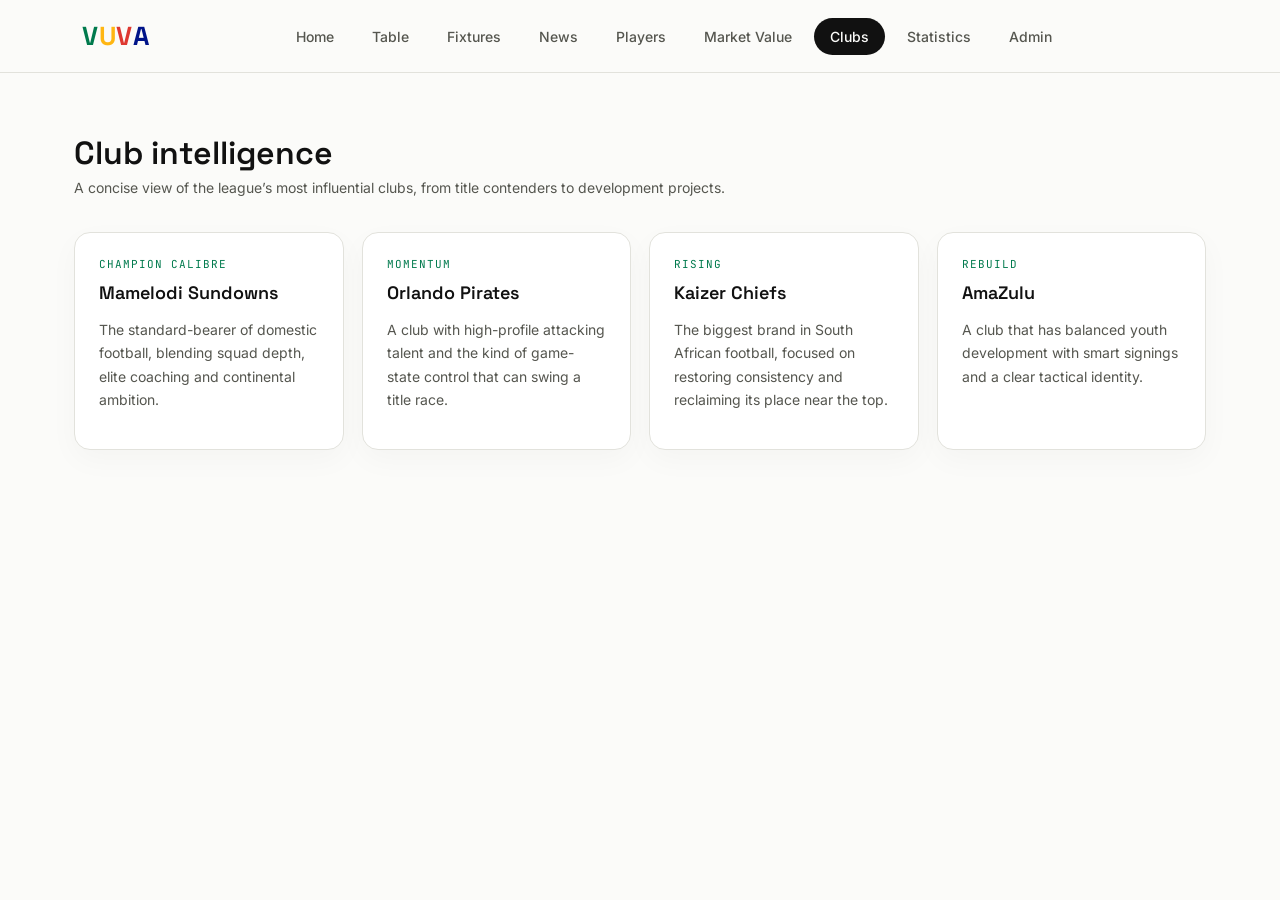
==== frontend/clubs.html @ a7255660 "major update" ====
<!DOCTYPE html>
<html lang="en">
<head>
  <meta charset="UTF-8" />
  <meta name="viewport" content="width=device-width, initial-scale=1.0" />
  <title>VUVA Clubs</title>
  <link rel="preconnect" href="https://fonts.googleapis.com">
  <link rel="preconnect" href="https://fonts.gstatic.com" crossorigin>
  <link href="https://fonts.googleapis.com/css2?family=Space+Grotesk:wght@400;500;600;700&family=Inter:wght@400;500;600&family=JetBrains+Mono:wght@400;500;600&display=swap" rel="stylesheet">
  <link rel="stylesheet" href="style.css" />
</head>
<body>
  <header class="top">
    <div class="wrap navbar">
      <div class="logo"><span class="l-v1">V</span><span class="l-u">U</span><span class="l-v2">V</span><span class="l-a">A</span></div>
      <nav class="links">
        <a href="vuva.html">Home</a>
        <a href="table.html">Table</a>
        <a href="fixtures.html">Fixtures</a>
        <a href="news.html">News</a>
        <a href="players.html">Players</a>
        <a href="market.html">Market Value</a>
        <a href="clubs.html" class="active">Clubs</a>
        <a href="statistics.html">Statistics</a>
        <a href="admin.html">Admin</a>
      </nav>
    </div>
  </header>
  <main class="wrap" style="padding: 60px 24px 80px;">
    <h2 class="section-title">Club intelligence</h2>
    <p class="section-sub">A concise view of the league’s most influential clubs, from title contenders to development projects.</p>
    <div class="card-grid">
      <article class="detail-card">
        <div class="news-tag">Champion calibre</div>
        <div class="news-head">Mamelodi Sundowns</div>
        <p class="news-body">The standard-bearer of domestic football, blending squad depth, elite coaching and continental ambition.</p>
      </article>
      <article class="detail-card">
        <div class="news-tag">Momentum</div>
        <div class="news-head">Orlando Pirates</div>
        <p class="news-body">A club with high-profile attacking talent and the kind of game-state control that can swing a title race.</p>
      </article>
      <article class="detail-card">
        <div class="news-tag">Rising</div>
        <div class="news-head">Kaizer Chiefs</div>
        <p class="news-body">The biggest brand in South African football, focused on restoring consistency and reclaiming its place near the top.</p>
      </article>
      <article class="detail-card">
        <div class="news-tag">Rebuild</div>
        <div class="news-head">AmaZulu</div>
        <p class="news-body">A club that has balanced youth development with smart signings and a clear tactical identity.</p>
      </article>
    </div>
  </main>
</body>
</html>
---- frontend/style.css ----
:root{
    --paper:#fbfbf9;
    --paper-2:#f3f4f0;
    --ink:#111111;
    --ink-soft:#55564f;
    --line:#e2e2dc;
    --pitch:#f3f7f1;
    --green:#007A4D;
    --gold:#FFB612;
    --red:#DE3831;
    --blue:#001489;
    --mono:'JetBrains Mono', monospace;
    --sans:'Inter', sans-serif;
    --display:'Space Grotesk', sans-serif;
  }
  *{box-sizing:border-box;}
  html{scroll-behavior:smooth;}
  body{
    margin:0; background:var(--paper); color:var(--ink);
    font-family:var(--sans); -webkit-font-smoothing:antialiased;
  }
  a{color:inherit;}
  .wrap{max-width:1180px; margin:0 auto; padding:0 32px;}

  /* NAV */
  header.top{
    position:sticky; top:0; z-index:50; background:rgba(251,251,249,0.9);
    backdrop-filter:blur(10px); border-bottom:1px solid var(--line);
  }
  .navbar{display:flex; align-items:center; justify-content:space-between; height:72px;}
  .navbar .links{margin:0 auto;}
  .logo{font-family:var(--display); font-weight:700; font-size:26px; letter-spacing:0.5px; display:flex;}
  .logo span{display:inline-block;}
  .l-v1{color:var(--green);} .l-u{color:var(--gold);} .l-v2{color:var(--red);} .l-a{color:var(--blue);}
 nav.links{
    display:flex;
    gap:6px;
}

nav.links a{
    text-decoration:none;
    font-family:var(--sans);
    font-size:14px;
    font-weight:500;
    color:var(--ink-soft);
    padding:10px 16px;
    border-radius:20px;
    transition:background .15s, color .15s;
}

nav.links a:hover{
    background:var(--paper-2);
    color:var(--ink);
}

nav.links a.active{
    background:var(--ink);
    color:var(--paper);
}
  section.page{display:none; padding:64px 0 96px;}
  section.page.active{display:block;}

  /* HERO */
  .hero{position:relative; padding:0 0 40px; overflow:hidden;}
  .pitch-bg{position:absolute; inset:0; z-index:0; opacity:0.9;}
  .hero-inner{position:relative; z-index:1; text-align:center; padding:96px 32px 64px;}
  .eyebrow{font-family:var(--mono); font-size:12px; letter-spacing:3px; text-transform:uppercase; color:var(--ink-soft); margin-bottom:24px;}
  .wordmark{font-family:var(--display); font-weight:700; font-size:clamp(64px,14vw,148px); line-height:0.9; letter-spacing:-2px; margin:0;}
  .tagline{font-family:var(--mono); font-size:14px; letter-spacing:4px; text-transform:uppercase; color:var(--ink-soft); margin-top:20px;}
  .hero-sub{max-width:520px; margin:28px auto 0; font-size:16px; line-height:1.7; color:var(--ink-soft);}

  .ticker{
    display:flex; border-top:1px solid var(--line); border-bottom:1px solid var(--line);
    margin-top:56px; position:relative; z-index:1;
  }
  .ticker .t-item{flex:1; text-align:center; padding:22px 12px; border-right:1px solid var(--line);}
  .ticker .t-item:last-child{border-right:none;}
  .t-label{font-family:var(--mono); font-size:11px; letter-spacing:1.5px; text-transform:uppercase; color:var(--ink-soft);}
  .t-value{font-family:var(--display); font-size:20px; font-weight:600; margin-top:6px;}

  .quicknav{display:grid; grid-template-columns:repeat(4,1fr); gap:1px; background:var(--line); margin-top:1px; border:1px solid var(--line);}
  .qn-card{background:var(--paper); padding:28px 24px; cursor:pointer; transition:background .15s;}
  .qn-card:hover{background:var(--paper-2);}
  .qn-num{font-family:var(--mono); font-size:12px; color:var(--ink-soft);}
  .qn-title{font-family:var(--display); font-size:19px; font-weight:600; margin:10px 0 6px;}
  .qn-desc{font-size:13px; color:var(--ink-soft); line-height:1.5;}

  h2.section-title{font-family:var(--display); font-size:32px; font-weight:600; margin:0 0 6px;}
  p.section-sub{color:var(--ink-soft); font-size:14px; margin:0 0 36px;}

  /* TABLE PAGE */
  table.psl{width:100%; border-collapse:collapse; font-size:14px;}
  table.psl th{
    text-align:left; font-family:var(--mono); font-size:11px; letter-spacing:1px; text-transform:uppercase;
    color:var(--ink-soft); font-weight:500; padding:10px 12px; border-bottom:1px solid var(--ink);
  }
  table.psl td{padding:14px 12px; border-bottom:1px solid var(--line);}
  table.psl tr.zone-title td{border-left:3px solid var(--gold);}
  table.psl tr.zone-cont td{border-left:3px solid var(--green);}
  table.psl tr.zone-rel td{border-left:3px solid var(--red);}
  table.psl tr:not(.zone-title):not(.zone-cont):not(.zone-rel) td{border-left:3px solid transparent;}
  table.psl td.num{font-family:var(--mono); text-align:center; color:var(--ink-soft);}
  table.psl td.pts{font-family:var(--mono); font-weight:600; color:var(--ink); text-align:center;}
  table.psl td.pos{font-family:var(--mono); color:var(--ink-soft); width:32px;}
  table.psl td.team{font-weight:600;}
  .legend{display:flex; gap:24px; margin-top:20px; font-size:12px; color:var(--ink-soft);}
  .legend span{display:flex; align-items:center; gap:6px;}
  .dot{width:9px; height:9px; border-radius:50%;}

  /* NEWS */
  .news-grid{display:grid; grid-template-columns:1fr 1fr; gap:1px; background:var(--line); border:1px solid var(--line);}
  .news-card{background:var(--paper); padding:28px;}
  .news-tag{font-family:var(--mono); font-size:11px; letter-spacing:1px; text-transform:uppercase; color:var(--green);}
  .news-head{font-family:var(--display); font-size:18px; font-weight:600; margin:10px 0 8px; line-height:1.3;}
  .news-body{font-size:14px; color:var(--ink-soft); line-height:1.65;}
  .news-src{font-family:var(--mono); font-size:11px; color:var(--ink-soft); margin-top:14px; display:block;}

  /* PLAYER CARDS */
  .player-grid{display:grid; grid-template-columns:repeat(auto-fit,minmax(260px,1fr)); gap:20px;}
  .pcard{border:1px solid var(--line); border-radius:4px; padding:0; overflow:hidden; background:var(--paper);}
  .pcard-top{padding:22px 22px 16px; border-bottom:1px solid var(--line); display:flex; justify-content:space-between; align-items:flex-start;}
  .pcard-name{font-family:var(--display); font-weight:600; font-size:18px; line-height:1.2;}
  .pcard-role{font-family:var(--mono); font-size:11px; color:var(--ink-soft); margin-top:4px; text-transform:uppercase; letter-spacing:1px;}
  .pcard-index{font-family:var(--mono); font-weight:700; font-size:26px; border:1.5px solid var(--ink); border-radius:50%; width:52px; height:52px; display:flex; align-items:center; justify-content:center; flex-shrink:0;}
  .pcard-body{padding:18px 22px 22px;}
  .skill-row{display:flex; align-items:center; gap:10px; margin-bottom:10px; font-size:12px;}
  .skill-label{font-family:var(--mono); width:82px; color:var(--ink-soft); text-transform:uppercase; letter-spacing:0.5px; font-size:10.5px;}
  .skill-bar{flex:1; height:5px; background:var(--paper-2); border-radius:3px; overflow:hidden;}
  .skill-fill{height:100%; background:var(--ink);}
  .skill-val{font-family:var(--mono); width:24px; text-align:right; color:var(--ink-soft);}
  .pcard-foot{display:flex; justify-content:space-between; font-family:var(--mono); font-size:11px; color:var(--ink-soft); border-top:1px solid var(--line); padding:12px 22px; text-transform:uppercase; letter-spacing:0.5px;}

  /* MARKET VALUE */
  table.mv{width:100%; border-collapse:collapse; font-size:14px;}
  table.mv th{text-align:left; font-family:var(--mono); font-size:11px; letter-spacing:1px; text-transform:uppercase; color:var(--ink-soft); font-weight:500; padding:10px 12px; border-bottom:1px solid var(--ink);}
  table.mv td{padding:16px 12px; border-bottom:1px solid var(--line);}
  table.mv td.rank{font-family:var(--mono); color:var(--ink-soft); width:32px;}
  table.mv td.name{font-weight:600;}
  table.mv td.club{color:var(--ink-soft); font-size:13px;}
  table.mv td.val{font-family:var(--mono); font-weight:600; text-align:right;}
  .bar-cell{width:180px;}
  .bar-track{height:6px; background:var(--paper-2); border-radius:3px; overflow:hidden;}
  .bar-fill{height:100%; background:var(--green);}
  .mv-total{display:grid; grid-template-columns:repeat(4,1fr); gap:1px; background:var(--line); border:1px solid var(--line); margin-bottom:40px;}
  .mv-stat{background:var(--paper); padding:22px; text-align:center;}
  .mv-num{font-family:var(--display); font-size:26px; font-weight:600;}
  .mv-lab{font-family:var(--mono); font-size:11px; text-transform:uppercase; letter-spacing:1px; color:var(--ink-soft); margin-top:6px;}

  .note{font-size:12px; color:var(--ink-soft); line-height:1.7; margin-top:28px; padding-top:20px; border-top:1px solid var(--line);}
  .card-grid{display:grid; grid-template-columns:repeat(auto-fit,minmax(240px,1fr)); gap:18px; margin-top:24px;}
  .detail-card{background:#fff; border:1px solid var(--line); border-radius:16px; padding:24px; box-shadow:0 10px 30px rgba(17,17,17,0.03);}

  footer{border-top:1px solid var(--line); padding:36px 0; margin-top:0;}
  .foot-row{display:flex; justify-content:space-between; align-items:center; font-size:12px; color:var(--ink-soft); font-family:var(--mono);}

  @media (max-width:760px){
    .navbar{height:64px;}
    nav.links{display:none;}
    .quicknav{grid-template-columns:1fr 1fr;}
    .news-grid{grid-template-columns:1fr;}
    .ticker{flex-wrap:wrap;}
    .ticker .t-item{flex:0 0 50%; border-bottom:1px solid var(--line);}
    .mv-total{grid-template-columns:1fr 1fr;}
    .wrap{padding:0 20px;}
  }
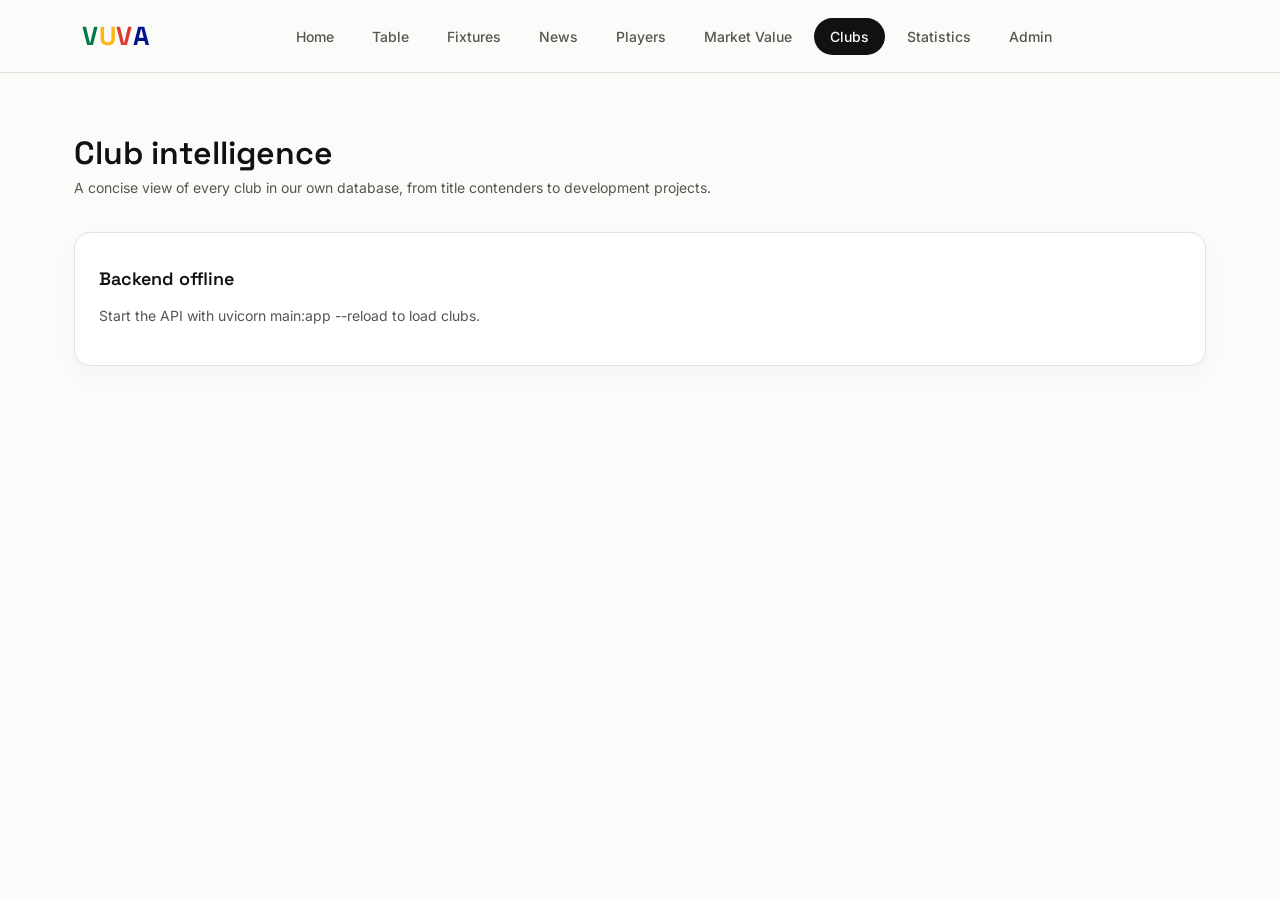
==== commit 6c9f1ebf: "second major commit before connecting to the database" ====
--- a/frontend/clubs.html
+++ b/frontend/clubs.html
@@ -28,29 +28,31 @@
   </header>
   <main class="wrap" style="padding: 60px 24px 80px;">
     <h2 class="section-title">Club intelligence</h2>
-    <p class="section-sub">A concise view of the league’s most influential clubs, from title contenders to development projects.</p>
-    <div class="card-grid">
-      <article class="detail-card">
-        <div class="news-tag">Champion calibre</div>
-        <div class="news-head">Mamelodi Sundowns</div>
-        <p class="news-body">The standard-bearer of domestic football, blending squad depth, elite coaching and continental ambition.</p>
-      </article>
-      <article class="detail-card">
-        <div class="news-tag">Momentum</div>
-        <div class="news-head">Orlando Pirates</div>
-        <p class="news-body">A club with high-profile attacking talent and the kind of game-state control that can swing a title race.</p>
-      </article>
-      <article class="detail-card">
-        <div class="news-tag">Rising</div>
-        <div class="news-head">Kaizer Chiefs</div>
-        <p class="news-body">The biggest brand in South African football, focused on restoring consistency and reclaiming its place near the top.</p>
-      </article>
-      <article class="detail-card">
-        <div class="news-tag">Rebuild</div>
-        <div class="news-head">AmaZulu</div>
-        <p class="news-body">A club that has balanced youth development with smart signings and a clear tactical identity.</p>
-      </article>
-    </div>
+    <p class="section-sub">A concise view of every club in our own database, from title contenders to development projects.</p>
+    <div class="card-grid" id="clubs-grid"></div>
   </main>
+  <script src="api.js"></script>
+  <script>
+    async function loadClubs() {
+      const grid = document.getElementById('clubs-grid');
+      try {
+        const teams = await apiGet('/teams/');
+        if (!teams.length) {
+          grid.innerHTML = '<div class="detail-card"><div class="news-head">No clubs yet</div><p class="news-body">Add teams from the admin panel to populate this page.</p></div>';
+          return;
+        }
+        grid.innerHTML = teams.map((team) => `
+          <article class="detail-card">
+            <div class="news-tag">${team.city || team.country || 'Club'}</div>
+            <div class="news-head">${team.name}</div>
+            <p class="news-body">${team.stadium ? 'Plays at ' + team.stadium + '. ' : ''}${team.founded_year ? 'Founded ' + team.founded_year + '. ' : ''}${team.average_rating ? 'Average squad rating ' + team.average_rating + '.' : ''}</p>
+          </article>
+        `).join('');
+      } catch (err) {
+        grid.innerHTML = '<div class="detail-card"><div class="news-head">Backend offline</div><p class="news-body">Start the API with uvicorn main:app --reload to load clubs.</p></div>';
+      }
+    }
+    loadClubs();
+  </script>
 </body>
 </html>
--- a/frontend/style.css
+++ b/frontend/style.css
@@ -89,12 +89,15 @@
   p.section-sub{color:var(--ink-soft); font-size:14px; margin:0 0 36px;}
 
   /* TABLE PAGE */
-  table.psl{width:100%; border-collapse:collapse; font-size:14px;}
+  .table-card{background:#fff; border:1px solid var(--line); border-radius:16px; padding:8px 20px; box-shadow:0 10px 30px rgba(17,17,17,0.03); overflow-x:auto;}
+  table.psl{width:100%; border-collapse:collapse; font-size:14px; min-width:560px;}
   table.psl th{
     text-align:left; font-family:var(--mono); font-size:11px; letter-spacing:1px; text-transform:uppercase;
     color:var(--ink-soft); font-weight:500; padding:10px 12px; border-bottom:1px solid var(--ink);
   }
   table.psl td{padding:14px 12px; border-bottom:1px solid var(--line);}
+  table.psl tbody tr:last-child td{border-bottom:none;}
+  table.psl tbody tr:hover td{background:var(--paper-2);}
   table.psl tr.zone-title td{border-left:3px solid var(--gold);}
   table.psl tr.zone-cont td{border-left:3px solid var(--green);}
   table.psl tr.zone-rel td{border-left:3px solid var(--red);}
@@ -103,7 +106,8 @@
   table.psl td.pts{font-family:var(--mono); font-weight:600; color:var(--ink); text-align:center;}
   table.psl td.pos{font-family:var(--mono); color:var(--ink-soft); width:32px;}
   table.psl td.team{font-weight:600;}
-  .legend{display:flex; gap:24px; margin-top:20px; font-size:12px; color:var(--ink-soft);}
+  table.psl td.note{color:var(--ink-soft); font-size:13px; text-align:center; padding:28px 12px;}
+  .legend{display:flex; gap:24px; margin-top:20px; font-size:12px; color:var(--ink-soft); flex-wrap:wrap;}
   .legend span{display:flex; align-items:center; gap:6px;}
   .dot{width:9px; height:9px; border-radius:50%;}
 
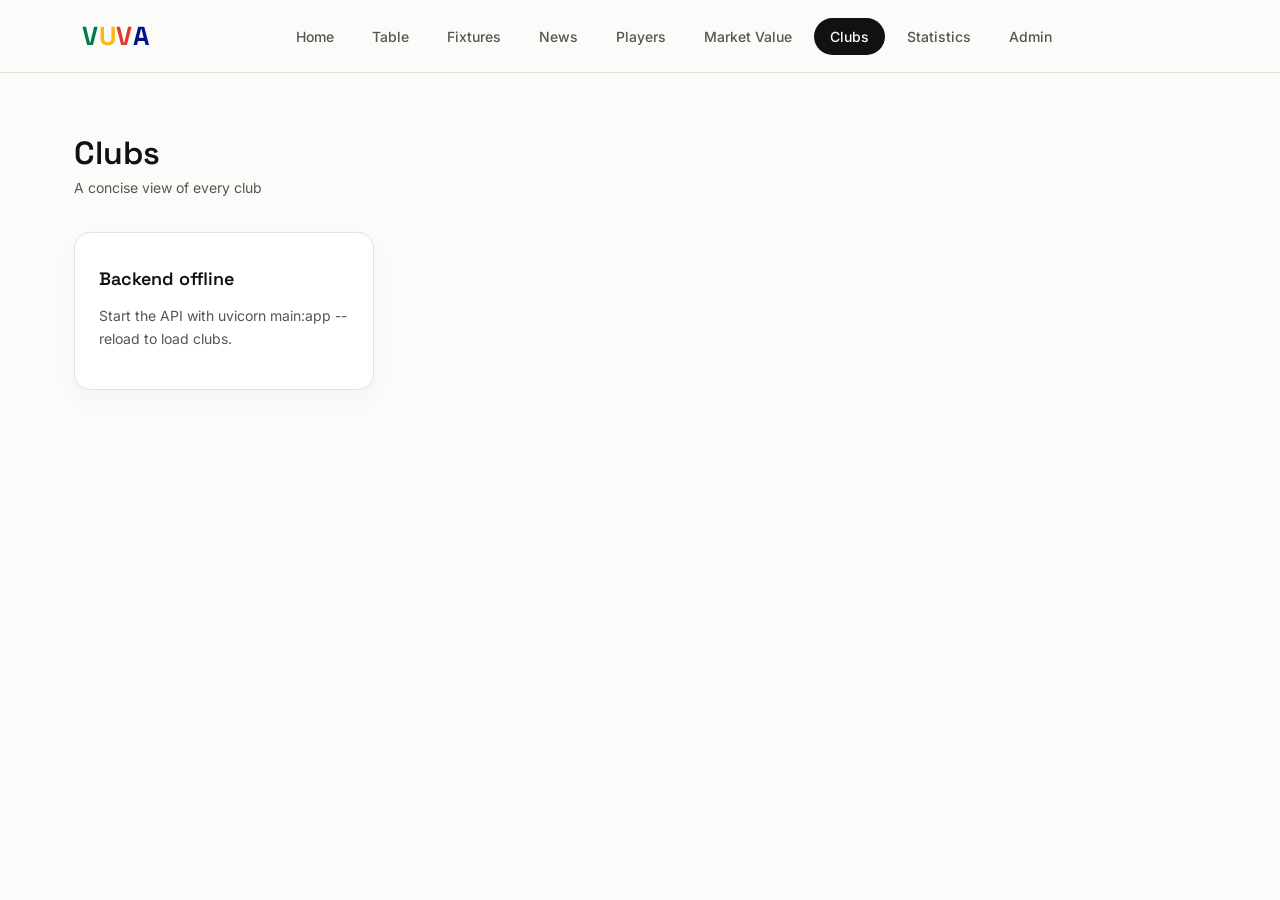
==== commit 477d79b5: "this is the commit after the database connection, i tried fixing news, and clubs lets hope it works." ====
--- a/frontend/clubs.html
+++ b/frontend/clubs.html
@@ -27,12 +27,49 @@
     </div>
   </header>
   <main class="wrap" style="padding: 60px 24px 80px;">
-    <h2 class="section-title">Club intelligence</h2>
-    <p class="section-sub">A concise view of every club in our own database, from title contenders to development projects.</p>
-    <div class="card-grid" id="clubs-grid"></div>
+    <h2 class="section-title">Clubs</h2>
+    <p class="section-sub">A concise view of every club</p>
+    <div class="club-grid" id="clubs-grid"></div>
   </main>
   <script src="api.js"></script>
   <script>
+    const AVATAR_COLORS = ['#007A4D', '#FFB612', '#DE3831', '#001489'];
+
+    function avatarColor(name) {
+      let hash = 0;
+      for (let i = 0; i < name.length; i++) hash = name.charCodeAt(i) + ((hash << 5) - hash);
+      return AVATAR_COLORS[Math.abs(hash) % AVATAR_COLORS.length];
+    }
+
+    function initials(name) {
+      return name.split(/\s+/).filter(Boolean).slice(0, 2).map((w) => w[0].toUpperCase()).join('');
+    }
+
+    // handles anything from a few thousand up to trillions without turning
+    // into a wall of digits - R12,000,000,000 becomes R12.0bn
+    function formatRand(marketValueEur) {
+      if (marketValueEur === null || marketValueEur === undefined) return null;
+      const rand = marketValueEur * 20;
+      const abs = Math.abs(rand);
+      if (abs >= 1e9) return `R${(rand / 1e9).toFixed(1)}bn`;
+      if (abs >= 1e6) return `R${(rand / 1e6).toFixed(1)}m`;
+      if (abs >= 1e3) return `R${(rand / 1e3).toFixed(0)}k`;
+      return `R${rand.toLocaleString()}`;
+    }
+
+    function clubLogo(team) {
+      if (team.logo_url) {
+        return `<img class="club-logo-img" src="${team.logo_url}" alt="${team.name} logo"
+                  onerror="this.outerHTML = '<div class=\\'club-logo-fallback\\' style=\\'background:${avatarColor(team.name)}\\'>${initials(team.name)}</div>'" />`;
+      }
+      return `<div class="club-logo-fallback" style="background:${avatarColor(team.name)}">${initials(team.name)}</div>`;
+    }
+
+    function statRow(label, value) {
+      if (!value) return '';
+      return `<li><span class="club-stat-label">${label}</span><span class="club-stat-value">${value}</span></li>`;
+    }
+
     async function loadClubs() {
       const grid = document.getElementById('clubs-grid');
       try {
@@ -42,10 +79,21 @@
           return;
         }
         grid.innerHTML = teams.map((team) => `
-          <article class="detail-card">
-            <div class="news-tag">${team.city || team.country || 'Club'}</div>
-            <div class="news-head">${team.name}</div>
-            <p class="news-body">${team.stadium ? 'Plays at ' + team.stadium + '. ' : ''}${team.founded_year ? 'Founded ' + team.founded_year + '. ' : ''}${team.average_rating ? 'Average squad rating ' + team.average_rating + '.' : ''}</p>
+          <article class="club-card">
+            <div class="club-card-top">
+              ${clubLogo(team)}
+              <div>
+                <div class="club-name">${team.name}</div>
+                <div class="club-loc">${[team.city, team.country].filter(Boolean).join(', ') || 'Location unknown'}</div>
+              </div>
+            </div>
+            <ul class="club-stats">
+              ${statRow('Stadium', team.stadium)}
+              ${statRow('Founded', team.founded_year)}
+              ${statRow('Market value', formatRand(team.market_value_eur))}
+              ${statRow('Squad rating', team.average_rating ? Number(team.average_rating).toFixed(1) : null)}
+            </ul>
+            ${team.website ? `<a class="club-link" href="${team.website}" target="_blank" rel="noopener">Official site &rarr;</a>` : ''}
           </article>
         `).join('');
       } catch (err) {
@@ -55,4 +103,4 @@
     loadClubs();
   </script>
 </body>
-</html>
+</html>
--- a/frontend/style.css
+++ b/frontend/style.css
@@ -154,6 +154,29 @@
   .card-grid{display:grid; grid-template-columns:repeat(auto-fit,minmax(240px,1fr)); gap:18px; margin-top:24px;}
   .detail-card{background:#fff; border:1px solid var(--line); border-radius:16px; padding:24px; box-shadow:0 10px 30px rgba(17,17,17,0.03);}
 
+  /* CLUB CARDS - fixed max width via auto-fill so a single/few cards stay
+     square-ish instead of stretching to fill the row like auto-fit+1fr does */
+  .club-grid{display:grid; grid-template-columns:repeat(auto-fill, minmax(240px, 300px)); gap:18px; margin-top:24px;}
+  .club-card{
+    background:#fff; border:1px solid var(--line); border-radius:16px; padding:22px;
+    box-shadow:0 10px 30px rgba(17,17,17,0.03); display:flex; flex-direction:column; gap:16px;
+  }
+  .club-card-top{display:flex; align-items:center; gap:14px;}
+  .club-logo-img{width:52px; height:52px; border-radius:50%; object-fit:contain; background:var(--paper-2); border:1px solid var(--line); flex-shrink:0;}
+  .club-logo-fallback{
+    width:52px; height:52px; border-radius:50%; flex-shrink:0; color:#fff;
+    display:flex; align-items:center; justify-content:center;
+    font-family:var(--display); font-weight:700; font-size:17px;
+  }
+  .club-name{font-family:var(--display); font-weight:600; font-size:17px; line-height:1.25;}
+  .club-loc{font-family:var(--mono); font-size:11px; text-transform:uppercase; letter-spacing:0.5px; color:var(--ink-soft); margin-top:4px;}
+  .club-stats{list-style:none; margin:0; padding:0; border-top:1px solid var(--line); padding-top:14px;}
+  .club-stats li{display:flex; justify-content:space-between; align-items:baseline; font-size:13px; padding:6px 0;}
+  .club-stat-label{color:var(--ink-soft); font-family:var(--mono); font-size:11px; text-transform:uppercase; letter-spacing:0.5px;}
+  .club-stat-value{font-weight:600; text-align:right;}
+  .club-link{font-family:var(--mono); font-size:12px; color:var(--green); text-decoration:none; margin-top:-4px;}
+  .club-link:hover{text-decoration:underline;}
+
   footer{border-top:1px solid var(--line); padding:36px 0; margin-top:0;}
   .foot-row{display:flex; justify-content:space-between; align-items:center; font-size:12px; color:var(--ink-soft); font-family:var(--mono);}
 
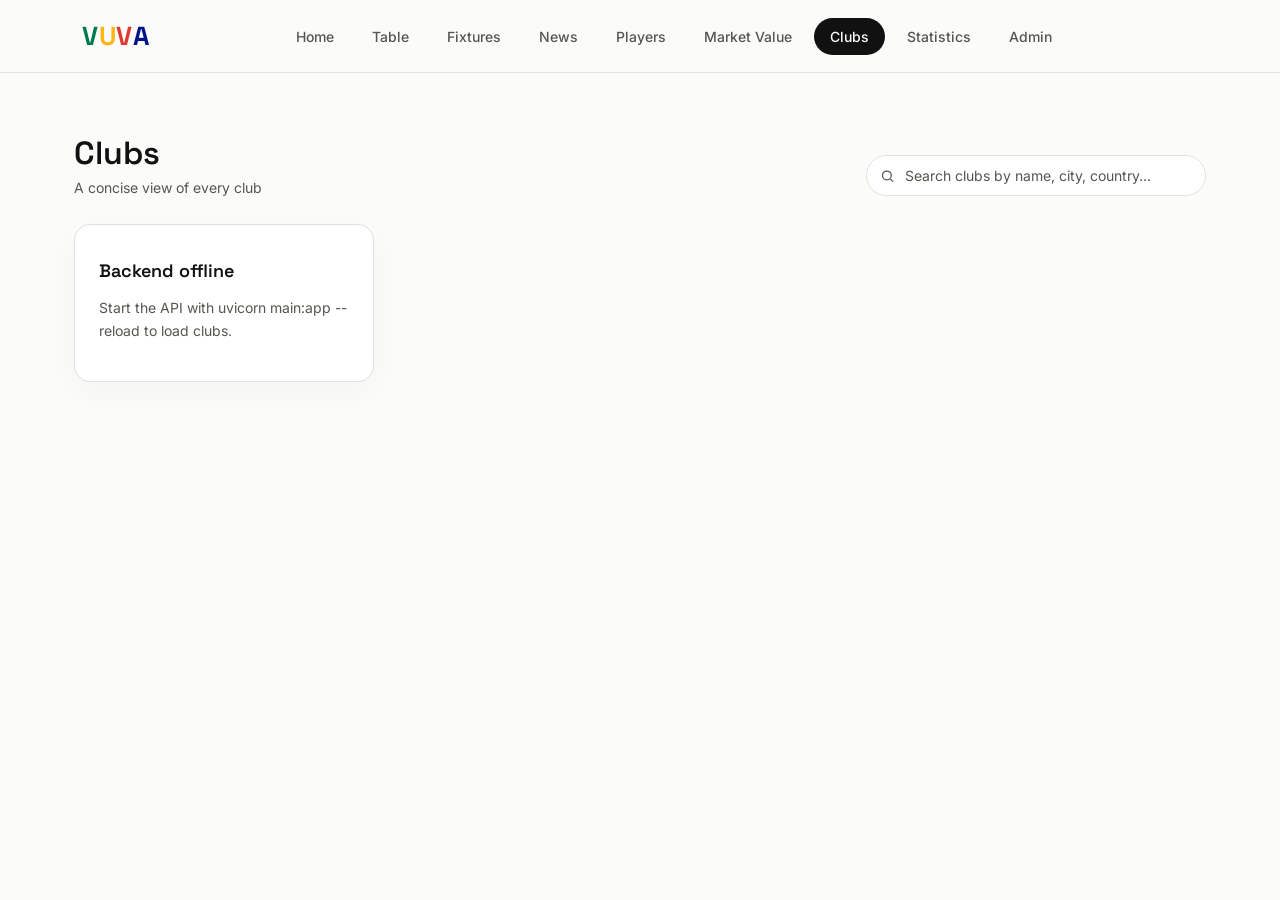
==== commit 8c6de6a3: "added searcg and filtering including authentication - hoping that works." ====
--- a/frontend/clubs.html
+++ b/frontend/clubs.html
@@ -27,8 +27,16 @@
     </div>
   </header>
   <main class="wrap" style="padding: 60px 24px 80px;">
-    <h2 class="section-title">Clubs</h2>
-    <p class="section-sub">A concise view of every club</p>
+    <div class="page-head">
+      <div>
+        <h2 class="section-title" style="margin-bottom:6px;">Clubs</h2>
+        <p class="section-sub" style="margin-bottom:0;">A concise view of every club</p>
+      </div>
+      <div class="search-shell">
+        <svg viewBox="0 0 24 24" fill="none" stroke="currentColor" stroke-width="2"><circle cx="11" cy="11" r="7"/><line x1="21" y1="21" x2="16.65" y2="16.65"/></svg>
+        <input id="club-search" type="text" placeholder="Search clubs by name, city, country..." autocomplete="off" />
+      </div>
+    </div>
     <div class="club-grid" id="clubs-grid"></div>
   </main>
   <script src="api.js"></script>
@@ -45,18 +53,19 @@
       return name.split(/\s+/).filter(Boolean).slice(0, 2).map((w) => w[0].toUpperCase()).join('');
     }
 
-    // handles anything from a few thousand up to trillions without turning
-    // into a wall of digits - R12,000,000,000 becomes R12.0bn
-    function formatRand(marketValueEur) {
-      if (marketValueEur === null || marketValueEur === undefined) return null;
-      const rand = marketValueEur * 20;
-      const abs = Math.abs(rand);
-      if (abs >= 1e9) return `R${(rand / 1e9).toFixed(1)}bn`;
-      if (abs >= 1e6) return `R${(rand / 1e6).toFixed(1)}m`;
-      if (abs >= 1e3) return `R${(rand / 1e3).toFixed(0)}k`;
-      return `R${rand.toLocaleString()}`;
-    }
 
+function formatRand(marketValueRands) {
+  if (marketValueRands === null || marketValueRands === undefined) return null;
+
+  const rand = Number(marketValueRands);
+  const abs = Math.abs(rand);
+
+  if (abs >= 1e9) return `R${(rand / 1e9).toFixed(1)}bn`;
+  if (abs >= 1e6) return `R${(rand / 1e6).toFixed(1)}m`;
+  if (abs >= 1e3) return `R${(rand / 1e3).toFixed(0)}k`;
+
+  return `R${rand.toLocaleString('en-ZA')}`;
+}
     function clubLogo(team) {
       if (team.logo_url) {
         return `<img class="club-logo-img" src="${team.logo_url}" alt="${team.name} logo"
@@ -70,36 +79,58 @@
       return `<li><span class="club-stat-label">${label}</span><span class="club-stat-value">${value}</span></li>`;
     }
 
+    let allTeams = [];
+
+    function renderClubs(teams) {
+      const grid = document.getElementById('clubs-grid');
+      if (!teams.length) {
+        grid.innerHTML = '<div class="empty-state" style="grid-column:1/-1;"><div class="news-head">No clubs match your search</div><p class="news-body">Try a different name, city, or country.</p></div>';
+        return;
+      }
+      grid.innerHTML = teams.map((team) => `
+        <article class="club-card">
+          <div class="club-card-top">
+            ${clubLogo(team)}
+            <div>
+              <div class="club-name">${team.name}</div>
+              <div class="club-loc">${[team.city, team.country].filter(Boolean).join(', ') || 'Location unknown'}</div>
+            </div>
+          </div>
+          <ul class="club-stats">
+            ${statRow('Stadium', team.stadium)}
+            ${statRow('Founded', team.founded_year)}
+            ${statRow('Market value', formatRand(team.market_value_rands))}
+            ${statRow('Squad rating', team.average_rating ? Number(team.average_rating).toFixed(1) : null)}
+          </ul>
+          ${team.website ? `<a class="club-link" href="${team.website}" target="_blank" rel="noopener">Official site &rarr;</a>` : ''}
+        </article>
+      `).join('');
+    }
+
+    function matchesQuery(team, query) {
+      const haystack = [team.name, team.short_name, team.city, team.country, team.stadium].filter(Boolean).join(' ').toLowerCase();
+      return haystack.includes(query);
+    }
+
     async function loadClubs() {
       const grid = document.getElementById('clubs-grid');
       try {
-        const teams = await apiGet('/teams/');
-        if (!teams.length) {
+        allTeams = await apiGet('/teams/');
+        if (!allTeams.length) {
           grid.innerHTML = '<div class="detail-card"><div class="news-head">No clubs yet</div><p class="news-body">Add teams from the admin panel to populate this page.</p></div>';
           return;
         }
-        grid.innerHTML = teams.map((team) => `
-          <article class="club-card">
-            <div class="club-card-top">
-              ${clubLogo(team)}
-              <div>
-                <div class="club-name">${team.name}</div>
-                <div class="club-loc">${[team.city, team.country].filter(Boolean).join(', ') || 'Location unknown'}</div>
-              </div>
-            </div>
-            <ul class="club-stats">
-              ${statRow('Stadium', team.stadium)}
-              ${statRow('Founded', team.founded_year)}
-              ${statRow('Market value', formatRand(team.market_value_eur))}
-              ${statRow('Squad rating', team.average_rating ? Number(team.average_rating).toFixed(1) : null)}
-            </ul>
-            ${team.website ? `<a class="club-link" href="${team.website}" target="_blank" rel="noopener">Official site &rarr;</a>` : ''}
-          </article>
-        `).join('');
+        renderClubs(allTeams);
       } catch (err) {
         grid.innerHTML = '<div class="detail-card"><div class="news-head">Backend offline</div><p class="news-body">Start the API with uvicorn main:app --reload to load clubs.</p></div>';
       }
     }
+
+    document.getElementById('club-search').addEventListener('input', (event) => {
+      const query = event.target.value.trim().toLowerCase();
+      renderClubs(query ? allTeams.filter((team) => matchesQuery(team, query)) : allTeams);
+    });
+
     loadClubs();
   </script>
 </body>
--- a/frontend/style.css
+++ b/frontend/style.css
@@ -180,6 +180,18 @@
   footer{border-top:1px solid var(--line); padding:36px 0; margin-top:0;}
   .foot-row{display:flex; justify-content:space-between; align-items:center; font-size:12px; color:var(--ink-soft); font-family:var(--mono);}
 
+  /* SHARED SEARCH BOX - used on players/clubs/news pages */
+  .page-head{display:flex; align-items:flex-end; justify-content:space-between; gap:24px; flex-wrap:wrap; margin-bottom:28px;}
+  .search-shell{position:relative; width:100%; max-width:340px;}
+  .search-shell svg{position:absolute; left:14px; top:50%; transform:translateY(-50%); width:15px; height:15px; color:var(--ink-soft);}
+  .search-shell input{
+    width:100%; font-family:var(--sans); font-size:14px; color:var(--ink);
+    background:#fff; border:1px solid var(--line); border-radius:22px;
+    padding:11px 16px 11px 38px; outline:none; transition:border-color .15s, box-shadow .15s;
+  }
+  .search-shell input:focus{border-color:var(--ink); box-shadow:0 0 0 3px rgba(17,17,17,0.06);}
+  .search-shell input::placeholder{color:var(--ink-soft);}
+
   @media (max-width:760px){
     .navbar{height:64px;}
     nav.links{display:none;}
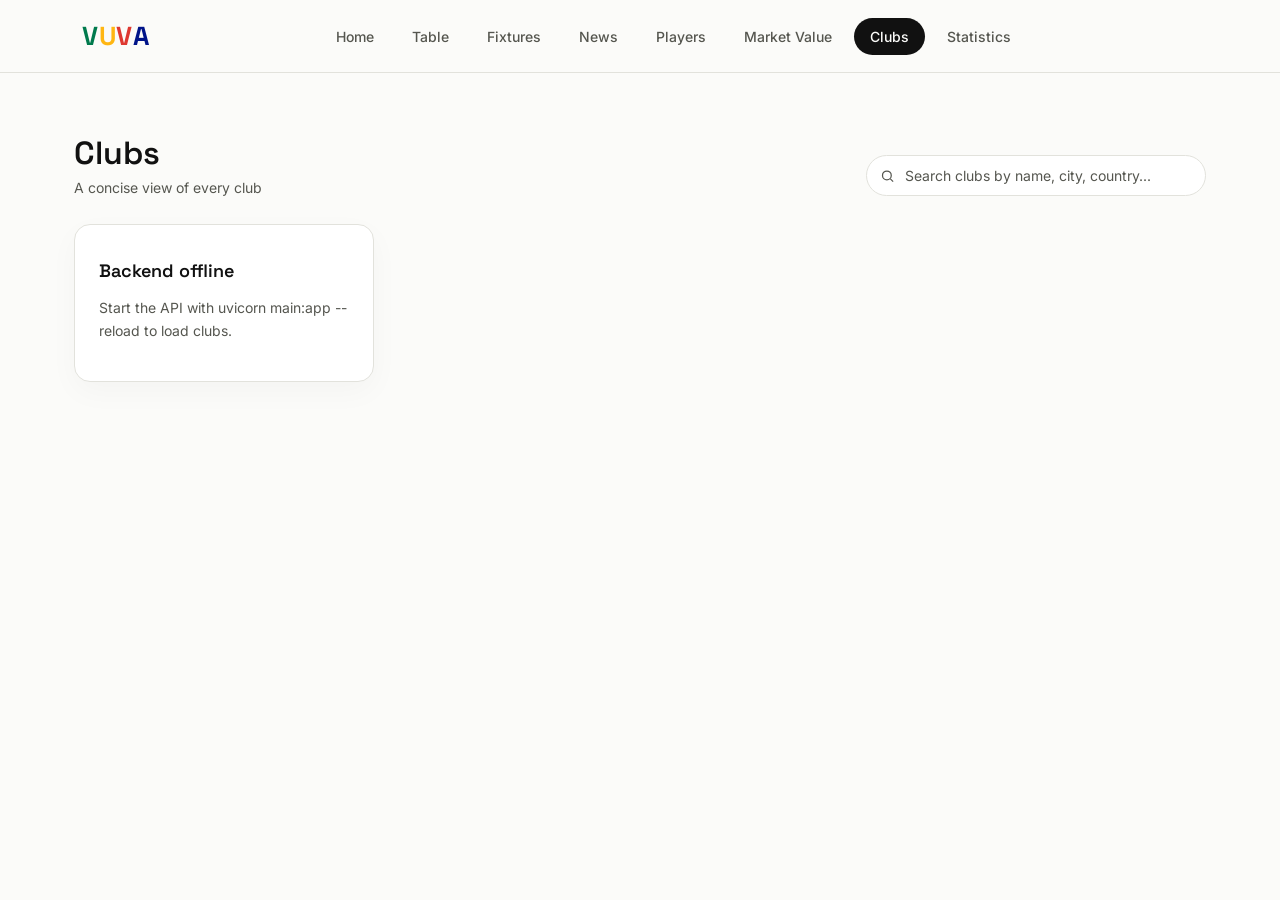
==== commit e6c6b5d8: "fixed the market value and removed admin from all the pages,also improved the statistics page a bit" ====
--- a/frontend/clubs.html
+++ b/frontend/clubs.html
@@ -22,7 +22,7 @@
         <a href="market.html">Market Value</a>
         <a href="clubs.html" class="active">Clubs</a>
         <a href="statistics.html">Statistics</a>
-        <a href="admin.html">Admin</a>
+    
       </nav>
     </div>
   </header>
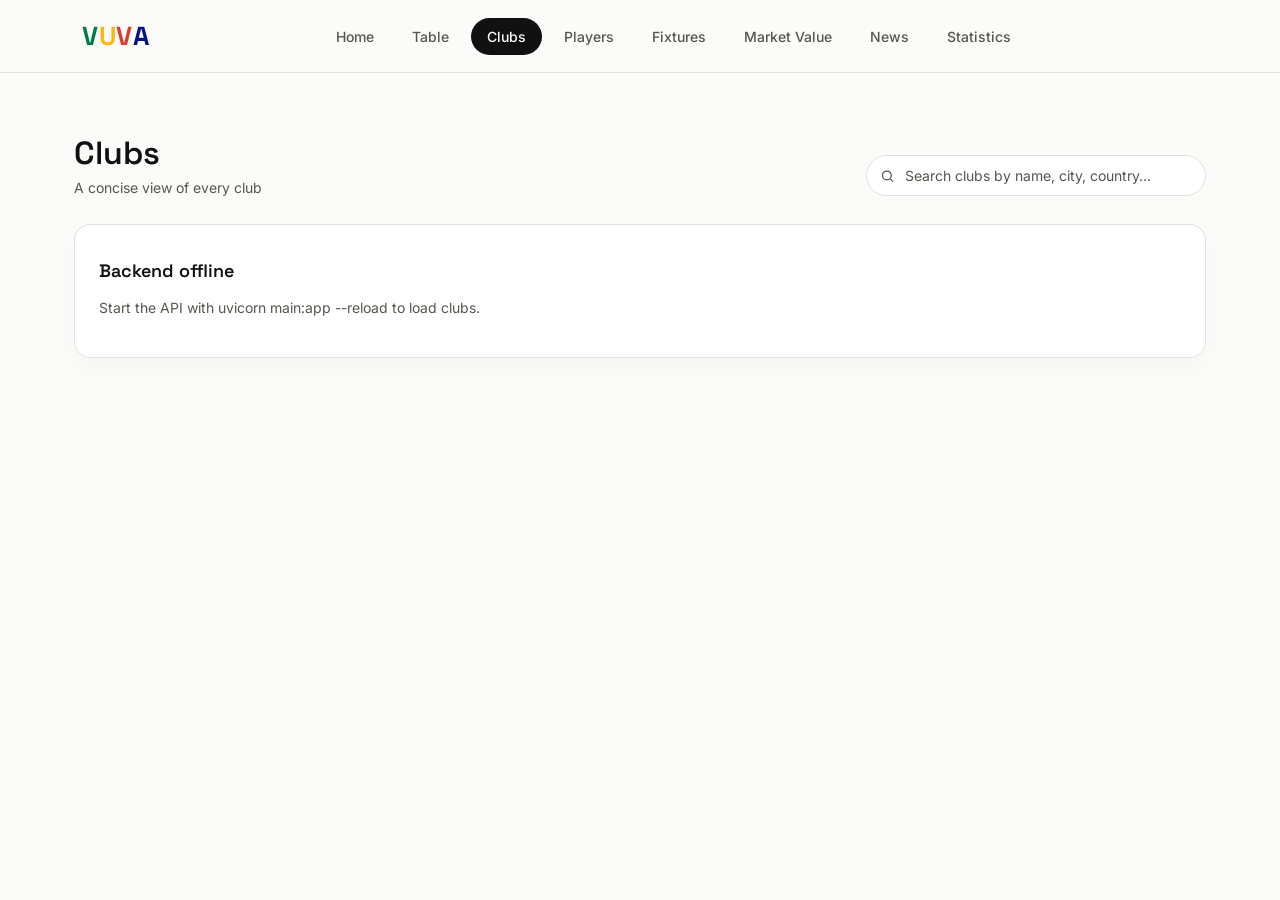
==== commit 3232f48b: "last push before hardening project for production" ====
--- a/frontend/clubs.html
+++ b/frontend/clubs.html
@@ -13,17 +13,16 @@
   <header class="top">
     <div class="wrap navbar">
       <div class="logo"><span class="l-v1">V</span><span class="l-u">U</span><span class="l-v2">V</span><span class="l-a">A</span></div>
-      <nav class="links">
-        <a href="vuva.html">Home</a>
-        <a href="table.html">Table</a>
-        <a href="fixtures.html">Fixtures</a>
-        <a href="news.html">News</a>
-        <a href="players.html">Players</a>
-        <a href="market.html">Market Value</a>
-        <a href="clubs.html" class="active">Clubs</a>
-        <a href="statistics.html">Statistics</a>
-    
-      </nav>
+        <nav class="links">
+  <a href="index.html" class="active">Home</a>
+  <a href="table.html">Table</a>
+  <a href="clubs.html">Clubs</a>
+  <a href="players.html">Players</a>
+  <a href="fixtures.html">Fixtures</a>
+  <a href="market.html">Market Value</a>
+  <a href="news.html">News</a>
+  <a href="statistics.html">Statistics</a>
+</nav>
     </div>
   </header>
   <main class="wrap" style="padding: 60px 24px 80px;">
@@ -74,10 +73,27 @@
       return `<div class="club-logo-fallback" style="background:${avatarColor(team.name)}">${initials(team.name)}</div>`;
     }
 
-    function statRow(label, value) {
-      if (!value) return '';
-      return `<li><span class="club-stat-label">${label}</span><span class="club-stat-value">${value}</span></li>`;
+    function coachName(team) {
+      if (!team.coach) return null;
+      const name = [team.coach.first_name, team.coach.last_name].filter(Boolean).join(' ');
+      return name || null;
     }
+
+    function captainName(team) {
+  if (!team.captain) return null;
+
+  return [
+    team.captain.first_name,
+    team.captain.last_name
+  ]
+    .filter(Boolean)
+    .join(' ');
+}
+
+function statRow(label, value) {
+  if (!value) return '';
+  return `<li><span class="club-stat-label">${label}</span><span class="club-stat-value">${value}</span></li>`;
+}
 
     let allTeams = [];
 
@@ -97,6 +113,8 @@
             </div>
           </div>
           <ul class="club-stats">
+            ${statRow('Coach', coachName(team))}
+            ${statRow('Captain',captainName(team))}
             ${statRow('Stadium', team.stadium)}
             ${statRow('Founded', team.founded_year)}
             ${statRow('Market value', formatRand(team.market_value_rands))}
@@ -108,7 +126,7 @@
     }
 
     function matchesQuery(team, query) {
-      const haystack = [team.name, team.short_name, team.city, team.country, team.stadium].filter(Boolean).join(' ').toLowerCase();
+      const haystack = [team.name, team.short_name, team.city, team.country, team.stadium, coachName(team)].filter(Boolean).join(' ').toLowerCase();
       return haystack.includes(query);
     }
 
--- a/frontend/style.css
+++ b/frontend/style.css
@@ -64,6 +64,16 @@
   .hero{position:relative; padding:0 0 40px; overflow:hidden;}
   .pitch-bg{position:absolute; inset:0; z-index:0; opacity:0.9;}
   .hero-inner{position:relative; z-index:1; text-align:center; padding:96px 32px 64px;}
+
+  /* FIX: the ticker + quicknav live inside .hero > .wrap, which had no
+     `position` set. Per CSS stacking rules, non-positioned in-flow content
+     paints BEFORE a positioned z-index:0 layer, so .pitch-bg (the pitch-line
+     SVG, position:absolute + z-index:0) was painting on top of this content
+     and washing it out ("fainted") at every viewport width - the effect just
+     looked more/less obvious depending on how the SVG scaled at that width.
+     Giving .wrap its own stacking context above the SVG fixes it everywhere. */
+  .hero > .wrap{position:relative; z-index:2;}
+
   .eyebrow{font-family:var(--mono); font-size:12px; letter-spacing:3px; text-transform:uppercase; color:var(--ink-soft); margin-bottom:24px;}
   .wordmark{font-family:var(--display); font-weight:700; font-size:clamp(64px,14vw,148px); line-height:0.9; letter-spacing:-2px; margin:0;}
   .tagline{font-family:var(--mono); font-size:14px; letter-spacing:4px; text-transform:uppercase; color:var(--ink-soft); margin-top:20px;}
@@ -111,6 +121,15 @@
   .legend span{display:flex; align-items:center; gap:6px;}
   .dot{width:9px; height:9px; border-radius:50%;}
 
+  /* SEASON FILTER (table.html) */
+  .table-controls{display:flex; justify-content:flex-end; margin-bottom:16px;}
+  .table-controls select{
+    font-family:var(--sans); font-size:13px; color:var(--ink);
+    background:#fff; border:1px solid var(--line); border-radius:10px;
+    padding:9px 14px; outline:none; cursor:pointer;
+  }
+  .table-controls select:focus{border-color:var(--ink); box-shadow:0 0 0 3px rgba(17,17,17,0.06);}
+
   /* NEWS */
   .news-grid{display:grid; grid-template-columns:1fr 1fr; gap:1px; background:var(--line); border:1px solid var(--line);}
   .news-card{background:var(--paper); padding:28px;}
@@ -154,9 +173,11 @@
   .card-grid{display:grid; grid-template-columns:repeat(auto-fit,minmax(240px,1fr)); gap:18px; margin-top:24px;}
   .detail-card{background:#fff; border:1px solid var(--line); border-radius:16px; padding:24px; box-shadow:0 10px 30px rgba(17,17,17,0.03);}
 
-  /* CLUB CARDS - fixed max width via auto-fill so a single/few cards stay
-     square-ish instead of stretching to fill the row like auto-fit+1fr does */
-  .club-grid{display:grid; grid-template-columns:repeat(auto-fill, minmax(240px, 300px)); gap:18px; margin-top:24px;}
+  /* CLUB CARDS - auto-fit + 1fr so cards stretch to use the full row width
+     on wide screens instead of capping at 300px and leaving empty space
+     (auto-fill + a hard max-width was the old approach; traded that off
+     for better space usage now that the grid regularly has many teams) */
+  .club-grid{display:grid; grid-template-columns:repeat(auto-fit, minmax(260px, 1fr)); gap:18px; margin-top:24px;}
   .club-card{
     background:#fff; border:1px solid var(--line); border-radius:16px; padding:22px;
     box-shadow:0 10px 30px rgba(17,17,17,0.03); display:flex; flex-direction:column; gap:16px;
@@ -191,6 +212,27 @@
   }
   .search-shell input:focus{border-color:var(--ink); box-shadow:0 0 0 3px rgba(17,17,17,0.06);}
   .search-shell input::placeholder{color:var(--ink-soft);}
+
+  /* CONFIRM MODAL (admin dashboard) */
+  .modal-overlay{
+    position:fixed; inset:0; background:rgba(17,17,17,0.45);
+    display:flex; align-items:center; justify-content:center;
+    z-index:1000; padding:20px;
+  }
+  .modal-card{
+    background:#fff; border-radius:16px; padding:26px; max-width:400px; width:100%;
+    box-shadow:0 20px 50px rgba(0,0,0,0.18);
+  }
+  .modal-card h3{font-family:var(--display); font-size:19px; margin:0 0 10px;}
+  .modal-card p{font-size:14px; color:var(--ink-soft); line-height:1.6; margin:0 0 22px;}
+  .modal-actions{display:flex; justify-content:flex-end; gap:10px;}
+  .modal-actions button.danger{background:var(--red);}
+
+  /* Inline form validation banner - reuses the login-error look */
+  .form-alert{
+    grid-column:1/-1; background:#fdeeee; color:var(--red); border:1px solid #f4c9c9;
+    border-radius:10px; padding:10px 12px; font-size:13px;
+  }
 
   @media (max-width:760px){
     .navbar{height:64px;}
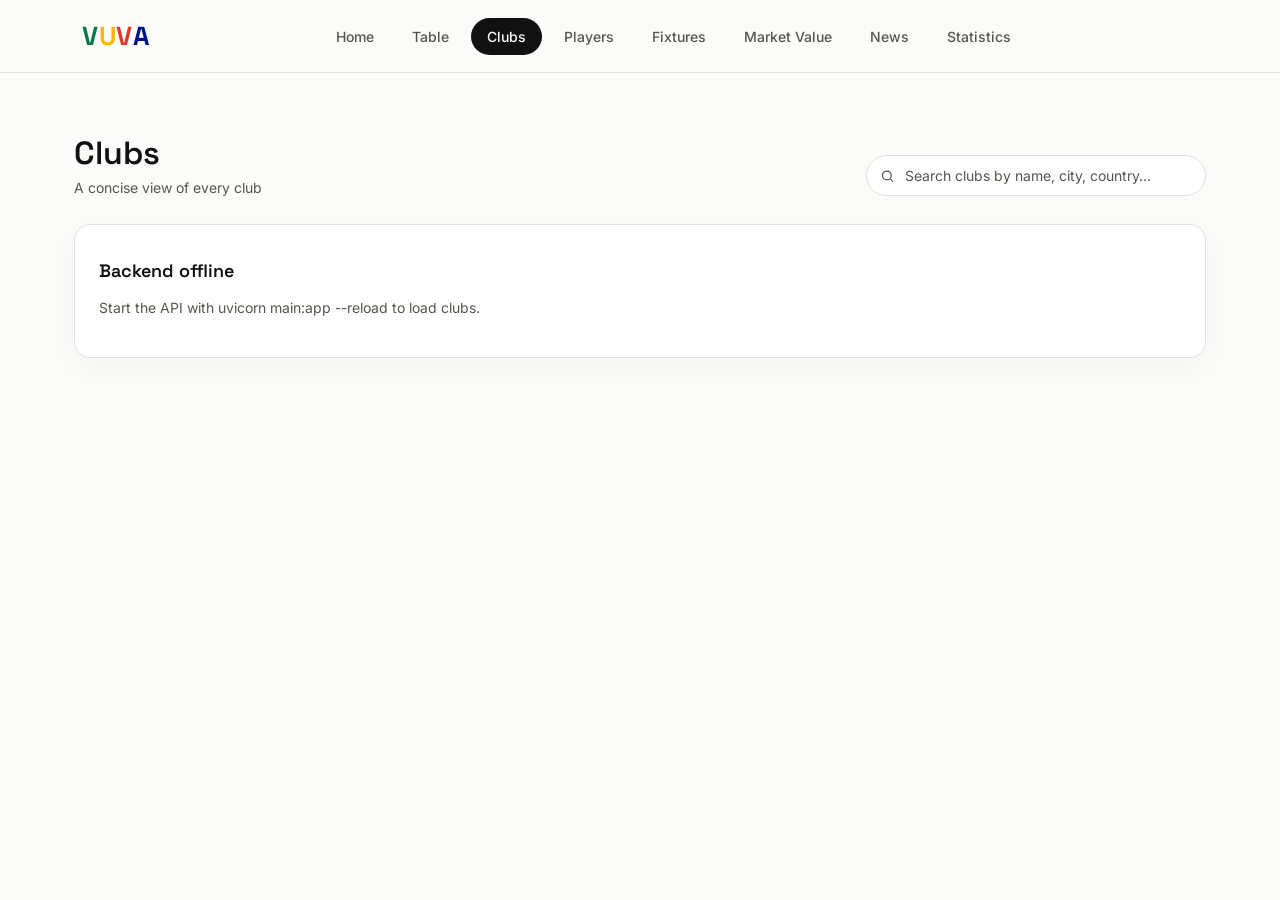
==== commit cfba86a8: "Last push before public release" ====
--- a/frontend/clubs.html
+++ b/frontend/clubs.html
@@ -67,10 +67,10 @@
 }
     function clubLogo(team) {
       if (team.logo_url) {
-        return `<img class="club-logo-img" src="${team.logo_url}" alt="${team.name} logo"
-                  onerror="this.outerHTML = '<div class=\\'club-logo-fallback\\' style=\\'background:${avatarColor(team.name)}\\'>${initials(team.name)}</div>'" />`;
+        return `<img class="club-logo-img" src="${safeUrl(team.logo_url)}" alt="${escapeHtml(team.name)} logo"
+                  onerror="this.outerHTML = '<div class=\\'club-logo-fallback\\' style=\\'background:${avatarColor(team.name)}\\'>${escapeHtml(initials(team.name))}</div>'" />`;
       }
-      return `<div class="club-logo-fallback" style="background:${avatarColor(team.name)}">${initials(team.name)}</div>`;
+      return `<div class="club-logo-fallback" style="background:${avatarColor(team.name)}">${escapeHtml(initials(team.name))}</div>`;
     }
 
     function coachName(team) {
@@ -92,7 +92,7 @@
 
 function statRow(label, value) {
   if (!value) return '';
-  return `<li><span class="club-stat-label">${label}</span><span class="club-stat-value">${value}</span></li>`;
+  return `<li><span class="club-stat-label">${label}</span><span class="club-stat-value">${escapeHtml(value)}</span></li>`;
 }
 
     let allTeams = [];
@@ -108,8 +108,8 @@
           <div class="club-card-top">
             ${clubLogo(team)}
             <div>
-              <div class="club-name">${team.name}</div>
-              <div class="club-loc">${[team.city, team.country].filter(Boolean).join(', ') || 'Location unknown'}</div>
+              <div class="club-name">${escapeHtml(team.name)}</div>
+              <div class="club-loc">${escapeHtml([team.city, team.country].filter(Boolean).join(', ') || 'Location unknown')}</div>
             </div>
           </div>
           <ul class="club-stats">
@@ -120,7 +120,7 @@
             ${statRow('Market value', formatRand(team.market_value_rands))}
             ${statRow('Squad rating', team.average_rating ? Number(team.average_rating).toFixed(1) : null)}
           </ul>
-          ${team.website ? `<a class="club-link" href="${team.website}" target="_blank" rel="noopener">Official site &rarr;</a>` : ''}
+          ${team.website ? `<a class="club-link" href="${safeUrl(team.website)}" target="_blank" rel="noopener">Official site &rarr;</a>` : ''}
         </article>
       `).join('');
     }
--- a/frontend/style.css
+++ b/frontend/style.css
@@ -4,7 +4,7 @@
     --ink:#111111;
     --ink-soft:#55564f;
     --line:#e2e2dc;
-    --pitch:#f3f7f1;
+    --pitch:#ebf8e4;
     --green:#007A4D;
     --gold:#FFB612;
     --red:#DE3831;
@@ -61,6 +61,38 @@
   section.page.active{display:block;}
 
   /* HERO */
+  /* HERO */
+  .hero{
+    position:relative; padding:0 0 40px; overflow:hidden;
+    min-height:calc(100vh - 72px);
+  }
+  .pitch-bg{position:absolute; inset:0; z-index:0; opacity:0.9;}
+  .hero-inner{position:relative; z-index:1; text-align:center; padding:96px 32px 64px;}
+
+  .hero-balls{position:absolute; inset:0; z-index:1; pointer-events:none;}
+  .hero-ball{
+    position:absolute; color:#e6f4ea;
+    animation:hero-ball-bounce 4.5s ease-in-out infinite, hero-ball-roll 2.4s linear infinite;
+  }
+  .hero-ball svg{display:block; width:100%; height:100%;}
+  .hero-ball.hb-1{width:46px; height:46px; left:9%;  bottom:14%; animation-delay:0s, 0s;}
+  .hero-ball.hb-2{width:30px; height:30px; left:82%; bottom:22%; animation-delay:1.1s, 0.3s;}
+  .hero-ball.hb-3{width:36px; height:36px; left:47%; bottom:8%;  animation-delay:2.2s, 0.6s;}
+
+  @keyframes hero-ball-bounce{
+    0%, 100%{ transform:translateY(0); }
+    50%{ transform:translateY(-22px); }
+  }
+  @keyframes hero-ball-roll{
+    from{ rotate:0deg; }
+    to{ rotate:360deg; }
+  }
+  @media (prefers-reduced-motion: reduce){
+    .hero-ball{animation:none;}
+  }
+  @media (max-width:760px){
+    .hero-ball.hb-2{display:none;}
+  }
   .hero{position:relative; padding:0 0 40px; overflow:hidden;}
   .pitch-bg{position:absolute; inset:0; z-index:0; opacity:0.9;}
   .hero-inner{position:relative; z-index:1; text-align:center; padding:96px 32px 64px;}
@@ -89,7 +121,7 @@
   .t-value{font-family:var(--display); font-size:20px; font-weight:600; margin-top:6px;}
 
   .quicknav{display:grid; grid-template-columns:repeat(4,1fr); gap:1px; background:var(--line); margin-top:1px; border:1px solid var(--line);}
-  .qn-card{background:var(--paper); padding:28px 24px; cursor:pointer; transition:background .15s;}
+  .qn-card{background:var(--paper); padding:28px 24px; cursor:pointer; transition:background .15s; display:block; text-decoration:none; color:inherit;}
   .qn-card:hover{background:var(--paper-2);}
   .qn-num{font-family:var(--mono); font-size:12px; color:var(--ink-soft);}
   .qn-title{font-family:var(--display); font-size:19px; font-weight:600; margin:10px 0 6px;}
